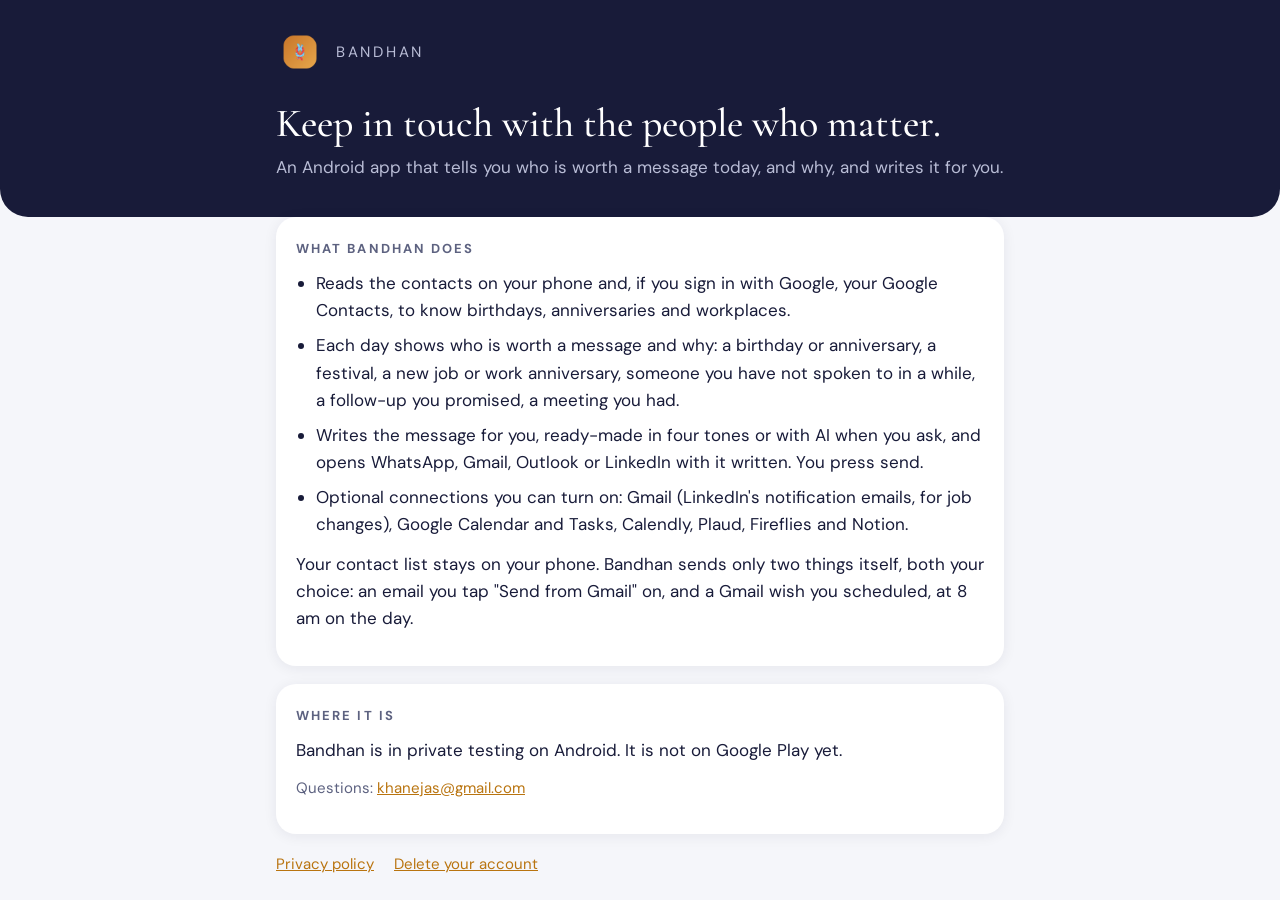
==== index.html @ 8a0b6a29 "Bandhan home page, privacy policy and account deletion page" ====
<!doctype html>
<html lang="en">
<head>
<meta charset="utf-8">
<meta name="viewport" content="width=device-width, initial-scale=1">
<title>Bandhan</title>
<meta name="description" content="Bandhan tells you who to keep in touch with and why, and writes the message for you to send.">
<link rel="icon" href="icon.png">
<link rel="preconnect" href="https://fonts.googleapis.com">
<link rel="preconnect" href="https://fonts.gstatic.com" crossorigin>
<link href="https://fonts.googleapis.com/css2?family=Cormorant+Garamond:wght@500&family=DM+Sans:wght@400;600&display=swap" rel="stylesheet">
<link rel="stylesheet" href="style.css">
</head>
<body>
<header>
  <div class="wrap">
    <a class="brand" href="./"><img src="icon.png" alt=""><span>Bandhan</span></a>
    <h1>Keep in touch with the people who matter.</h1>
    <p>An Android app that tells you who is worth a message today, and why, and writes it for you.</p>
  </div>
</header>
<main class="wrap">
  <section class="card">
    <h2>What Bandhan does</h2>
    <ul>
      <li>Reads the contacts on your phone and, if you sign in with Google, your Google Contacts, to know birthdays, anniversaries and workplaces.</li>
      <li>Each day shows who is worth a message and why: a birthday or anniversary, a festival, a new job or work anniversary, someone you have not spoken to in a while, a follow-up you promised, a meeting you had.</li>
      <li>Writes the message for you, ready-made in four tones or with AI when you ask, and opens WhatsApp, Gmail, Outlook or LinkedIn with it written. You press send.</li>
      <li>Optional connections you can turn on: Gmail (LinkedIn's notification emails, for job changes), Google Calendar and Tasks, Calendly, Plaud, Fireflies and Notion.</li>
    </ul>
    <p>Your contact list stays on your phone. Bandhan sends only two things itself, both your choice: an email you tap "Send from Gmail" on, and a Gmail wish you scheduled, at 8 am on the day.</p>
  </section>
  <section class="card">
    <h2>Where it is</h2>
    <p>Bandhan is in private testing on Android. It is not on Google Play yet.</p>
    <p class="note">Questions: <a href="mailto:khanejas@gmail.com">khanejas@gmail.com</a></p>
  </section>
</main>
<footer class="wrap">
  <a href="privacy.html">Privacy policy</a>
  <a href="delete.html">Delete your account</a>
</footer>
</body>
</html>
---- style.css ----
:root {
  --ink: #181b39;
  --on-ink: #ffffff;
  --on-ink-soft: #b9bdd6;
  --amber: #b9740f;
  --page: #f5f6fa;
  --card: #ffffff;
  --text: #181b39;
  --muted: #5d6280;
  --line: #e3e5ee;
}
@media (prefers-color-scheme: dark) {
  :root {
    --page: #10121f;
    --card: #1a1d33;
    --text: #eceef7;
    --muted: #a3a8c3;
    --line: #2c3050;
    --amber: #e3a03a;
  }
}
* { box-sizing: border-box; }
html { -webkit-text-size-adjust: 100%; }
body {
  margin: 0;
  background: var(--page);
  color: var(--text);
  font-family: "DM Sans", system-ui, -apple-system, "Segoe UI", sans-serif;
  font-size: 17px;
  line-height: 1.6;
}
header {
  background: var(--ink);
  color: var(--on-ink);
  border-radius: 0 0 28px 28px;
  padding: 28px 16px 36px;
}
.wrap { max-width: 760px; margin: 0 auto; padding: 0 16px; }
header .wrap { padding: 0; max-width: 728px; }
.brand { display: flex; align-items: center; gap: 12px; color: var(--on-ink); text-decoration: none; }
.brand img { width: 48px; height: 48px; }
.brand span { font-size: 15px; letter-spacing: 0.18em; text-transform: uppercase; color: var(--on-ink-soft); }
h1 {
  font-family: "Cormorant Garamond", Georgia, serif;
  font-weight: 500;
  font-size: 40px;
  line-height: 1.15;
  margin: 24px 0 8px;
}
header p { color: var(--on-ink-soft); margin: 0; }
main { padding: 24px 0 8px; }
.card {
  background: var(--card);
  border-radius: 20px;
  box-shadow: 0 2px 14px rgba(24, 27, 57, 0.07);
  padding: 22px 20px;
  margin: 0 0 18px;
}
h2 {
  font-size: 13px;
  letter-spacing: 0.16em;
  text-transform: uppercase;
  color: var(--muted);
  margin: 0 0 10px;
}
h3 { font-size: 17px; margin: 18px 0 2px; }
h3:first-of-type { margin-top: 4px; }
p { margin: 0 0 12px; }
ul { margin: 0 0 12px; padding-left: 20px; }
li { margin: 0 0 8px; }
a { color: var(--amber); }
.note { color: var(--muted); font-size: 15px; }
.leaves { color: var(--muted); font-size: 15px; margin-top: 2px; }
.leaves b { color: var(--text); font-weight: 600; }
footer { padding: 8px 0 40px; color: var(--muted); font-size: 15px; }
footer a { margin-right: 16px; }
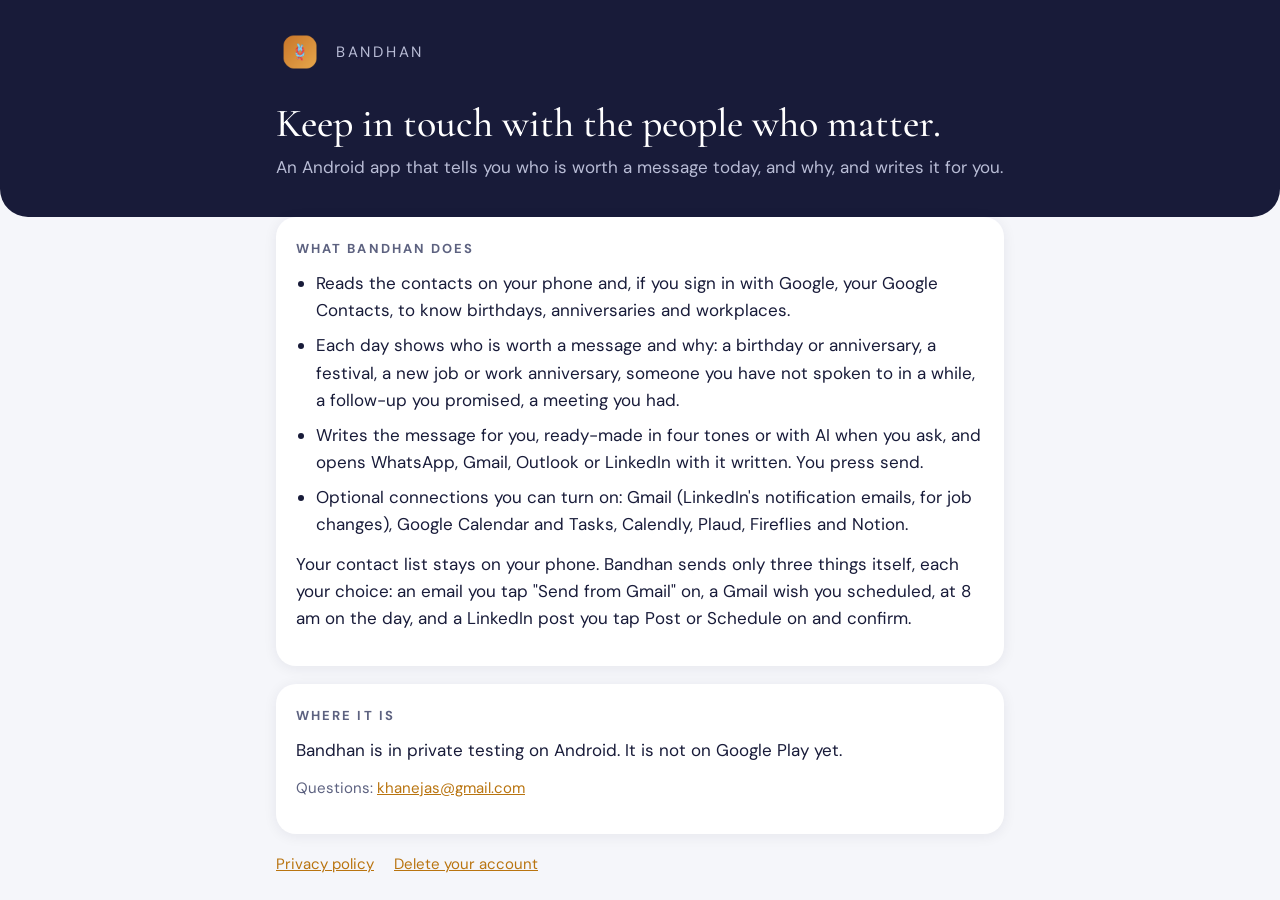
==== commit 6f879e05: "Move to bandhanapp.in; privacy: Bandhan can post to LinkedIn on your tap (three things it sends itse" ====
--- a/index.html
+++ b/index.html
@@ -28,7 +28,7 @@
       <li>Writes the message for you, ready-made in four tones or with AI when you ask, and opens WhatsApp, Gmail, Outlook or LinkedIn with it written. You press send.</li>
       <li>Optional connections you can turn on: Gmail (LinkedIn's notification emails, for job changes), Google Calendar and Tasks, Calendly, Plaud, Fireflies and Notion.</li>
     </ul>
-    <p>Your contact list stays on your phone. Bandhan sends only two things itself, both your choice: an email you tap "Send from Gmail" on, and a Gmail wish you scheduled, at 8 am on the day.</p>
+    <p>Your contact list stays on your phone. Bandhan sends only three things itself, each your choice: an email you tap "Send from Gmail" on, a Gmail wish you scheduled, at 8 am on the day, and a LinkedIn post you tap Post or Schedule on and confirm.</p>
   </section>
   <section class="card">
     <h2>Where it is</h2>
